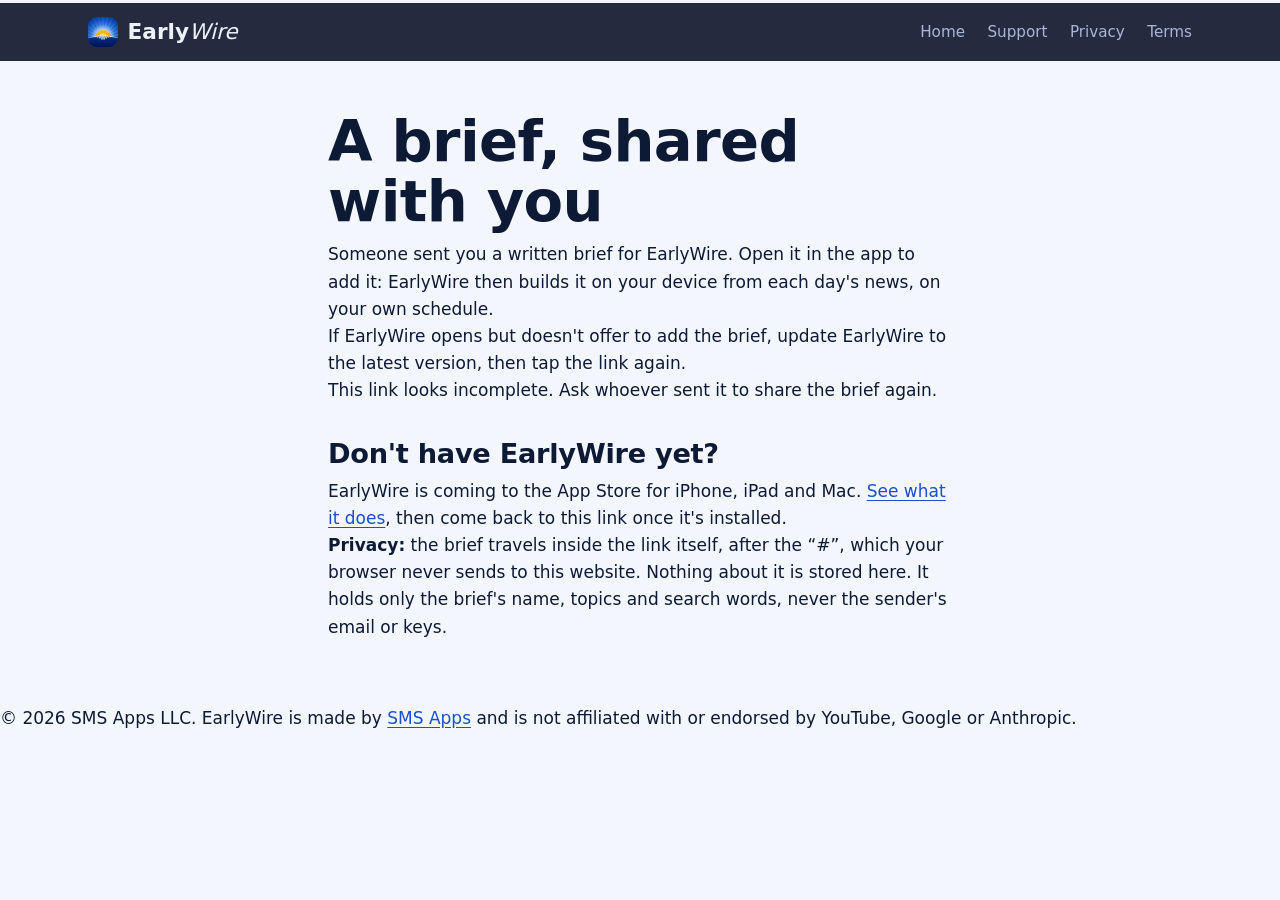
==== brief.html @ 3ea4932a "Shared-brief page; pricing: 7-day trial then one-time $4.99 Co-Authored-By: Claude Opus 5.5 <noreply" ====
<!doctype html>
<html lang="en">
<head>
<meta charset="utf-8">
<meta name="viewport" content="width=device-width, initial-scale=1, viewport-fit=cover">
<title>Shared Brief | EarlyWire</title>
<meta name="description" content="Someone shared an EarlyWire written brief with you. Open it in EarlyWire to add it.">
<meta name="robots" content="noindex">
<meta name="theme-color" content="#070f24">
<link rel="icon" type="image/png" href="favicon.png">
<link rel="apple-touch-icon" href="apple-touch-icon.png">
<link rel="stylesheet" href="style.css">
<style>
  .shared { background: rgba(255,255,255,.06); border: 1px solid rgba(255,255,255,.12); border-radius: 18px; padding: 1.2rem 1.4rem; margin: 1.4rem 0; }
  .shared h2 { margin: 0 0 .4rem; }
  .shared ul { margin: .4rem 0 0; padding-left: 1.2rem; }
  .shared li { margin: .25rem 0; }
  .shared .terms { opacity: .7; font-size: .92em; }
  .open { display: inline-block; margin: .6rem 0 1rem; }
</style>
</head>
<body>
<nav class="nav solid static simple" aria-label="Main">
  <div class="wrap">
    <a class="brand" href="./"><img src="apple-touch-icon.png" alt="" width="30" height="30"><span class="wm">Early<i>Wire</i></span></a>
    <ul><li><a href="./">Home</a></li><li><a href="support.html">Support</a></li><li><a href="privacy.html">Privacy</a></li><li><a href="terms.html">Terms</a></li></ul>
  </div>
</nav>
<main class="doc">
<h1><b>A brief, shared with you</b></h1>
<p>Someone sent you a written brief for EarlyWire. Open it in the app to add it: EarlyWire then builds it on your device from each day's news, on your own schedule.</p>

<div class="shared" id="preview" hidden>
  <h2 id="name"></h2>
  <ul id="items"></ul>
</div>

<p><a class="btn sun open" id="open" href="#">Open in EarlyWire</a></p>
<p class="terms">If EarlyWire opens but doesn't offer to add the brief, update EarlyWire to the latest version, then tap the link again.</p>
<p id="bad" hidden>This link looks incomplete. Ask whoever sent it to share the brief again.</p>

<h2><b>Don't have EarlyWire yet?</b></h2>
<p>EarlyWire is coming to the App Store for iPhone, iPad and Mac. <a href="./">See what it does</a>, then come back to this link once it's installed.</p>

<p class="terms"><b>Privacy:</b> the brief travels inside the link itself, after the “#”, which your browser never sends to this website. Nothing about it is stored here. It holds only the brief's name, topics and search words, never the sender's email or keys.</p>
</main>
<footer class="foot">
  <p>&copy; 2026 SMS Apps LLC. EarlyWire is made by <a href="https://sms-apps.com">SMS Apps</a> and is not affiliated with or endorsed by YouTube, Google or Anthropic.</p>
</footer>
<script>
(function () {
  var hash = location.hash.slice(1);
  var open = document.getElementById("open");
  if (!/^1\.[A-Za-z0-9_-]+$/.test(hash)) {
    open.hidden = true;
    document.getElementById("bad").hidden = false;
    return;
  }
  open.href = "earlywire://brief#" + hash;
  // Show the brief's name and topics, read here in the browser.
  try {
    var b64 = hash.slice(2).replace(/-/g, "+").replace(/_/g, "/");
    while (b64.length % 4) b64 += "=";
    var bytes = Uint8Array.from(atob(b64), function (c) { return c.charCodeAt(0); });
    var show = function (text) {
      var brief = JSON.parse(text);
      var name = document.getElementById("name");
      name.textContent = (brief.names && brief.names.brief) || "Shared brief";
      var list = document.getElementById("items");
      (brief.items || []).slice(0, 60).forEach(function (item) {
        var li = document.createElement("li");
        li.textContent = item.name;
        var terms = (item.terms || []).filter(function (t) { return t !== item.name; });
        if (terms.length) {
          var span = document.createElement("span");
          span.className = "terms";
          span.textContent = " · " + terms.join(", ");
          li.appendChild(span);
        }
        list.appendChild(li);
      });
      document.getElementById("preview").hidden = false;
    };
    if (window.DecompressionStream) {
      new Response(new Blob([bytes]).stream().pipeThrough(new DecompressionStream("deflate-raw"))).text()
        .then(show).catch(function () { try { show(new TextDecoder().decode(bytes)); } catch (e) {} });
    }
  } catch (e) { /* the preview is optional; the button still works */ }
})();
</script>
</body>
</html>
---- style.css ----
/* EarlyWire site. Concept: a news wire at dawn. The page runs from night to morning.
   No third-party fonts, scripts or requests, to match the app's privacy promise. */

:root {
  color-scheme: light dark;
  /* morning (page) */
  --bg: #f3f6fc;
  --bg-2: #e7edf9;
  --fg: #0d1a35;
  --muted: #55617c;
  --card: #ffffff;
  --line: #d6dded;
  --accent: #1c4ed0;
  --accent-ink: #ffffff;
  --sun: #ffb02e;
  --sun-deep: #f08a1c;
  /* the app's four colors */
  --sports: #c2410c;
  --news: #1d4ed8;
  --music: #6d28d9;
  --brief: #0f766e;
  /* night (hero, always dark) */
  --night: #070f24;
  --night-2: #0f2150;
  --night-fg: #eef2fb;
  --night-muted: #a9b6d6;
  --shadow: 0 1px 2px rgba(10, 21, 48, .06), 0 12px 32px rgba(10, 21, 48, .10);

  --display: "Avenir Next Condensed", "Roboto Condensed", "Arial Narrow", "Helvetica Neue", system-ui, sans-serif;
  --text: -apple-system, BlinkMacSystemFont, "SF Pro Text", "Segoe UI", system-ui, sans-serif;
  --mono: ui-monospace, "SF Mono", Menlo, Consolas, monospace;
  --gutter: clamp(1rem, 4vw, 2.5rem);
  --maxw: 74rem;
}
@media (prefers-color-scheme: dark) {
  :root:not([data-theme="light"]) {
    --bg: #070f22; --bg-2: #0b1630; --fg: #eef2fb; --muted: #9aa7c4; --card: #111e3d; --line: #22325b;
    --accent: #86a9ff; --accent-ink: #07122b; --shadow: 0 1px 2px rgba(0,0,0,.4), 0 14px 36px rgba(0,0,0,.45);
  }
}
:root[data-theme="dark"] {
  --bg: #070f22; --bg-2: #0b1630; --fg: #eef2fb; --muted: #9aa7c4; --card: #111e3d; --line: #22325b;
  --accent: #86a9ff; --accent-ink: #07122b; --shadow: 0 1px 2px rgba(0,0,0,.4), 0 14px 36px rgba(0,0,0,.45);
}

* { box-sizing: border-box; }
html { scroll-behavior: smooth; scroll-padding-top: 4.5rem; -webkit-text-size-adjust: 100%; }
@media (prefers-reduced-motion: reduce) { html { scroll-behavior: auto; } }
body { margin: 0; background: var(--bg); color: var(--fg); font: 1.0625rem/1.6 var(--text); }
img, video, svg { max-width: 100%; display: block; }
a { color: var(--accent); text-underline-offset: .18em; }
:focus-visible { outline: 3px solid var(--sun); outline-offset: 3px; border-radius: 6px; }
.skip { position: absolute; left: -999px; top: .5rem; background: var(--card); color: var(--fg); padding: .6rem 1rem; border-radius: 8px; z-index: 100; }
.skip:focus { left: .5rem; }

h1, h2, h3 { font-family: var(--display); font-weight: 700; line-height: 1.04; letter-spacing: -.01em; margin: 0; text-wrap: balance; }
h2 { font-size: clamp(2.1rem, 5.2vw, 3.6rem); }
h3 { font-size: 1.5rem; line-height: 1.15; }
p { margin: 0; text-wrap: pretty; }
.dateline { font: 600 .78rem/1.2 var(--mono); letter-spacing: .14em; text-transform: uppercase; color: var(--muted); }
.wrap { max-width: var(--maxw); margin-inline: auto; padding-inline: var(--gutter); }
section { padding-block: clamp(4rem, 9vw, 7.5rem); }
.lede { font-size: clamp(1.1rem, 2vw, 1.3rem); color: var(--muted); max-width: 38rem; }
.sec-head { display: grid; gap: .9rem; margin-bottom: clamp(2rem, 5vw, 3.5rem); }

/* progress wire along the top */
.progress { position: fixed; inset: 0 0 auto 0; height: 3px; z-index: 60; background: linear-gradient(90deg, var(--sun), var(--sun-deep)); transform-origin: 0 50%; transform: scaleX(var(--p, 0)); }
@supports (animation-timeline: scroll()) {
  .progress { transform: scaleX(0); animation: grow linear both; animation-timeline: scroll(root); }
  @keyframes grow { to { transform: scaleX(1); } }
}

/* navigation */
.nav { position: fixed; inset: 3px 0 auto 0; z-index: 50; transition: background .25s, box-shadow .25s; }
.nav.solid { background: color-mix(in srgb, var(--night) 88%, transparent); backdrop-filter: blur(14px); -webkit-backdrop-filter: blur(14px); box-shadow: 0 1px 0 rgba(255,255,255,.08); }
.nav .wrap { display: flex; align-items: center; justify-content: space-between; gap: 1rem; height: 3.6rem; }
.brand { display: flex; align-items: center; gap: .6rem; color: var(--night-fg); text-decoration: none; font: 700 1.35rem/1 var(--display); }
.brand img { width: 30px; height: 30px; border-radius: 9px; }
.brand .wm { white-space: nowrap; }
.brand i { font-style: italic; font-weight: 500; }
.nav ul { display: flex; gap: 1.4rem; list-style: none; margin: 0; padding: 0; }
.nav ul a { color: var(--night-muted); text-decoration: none; font-size: .95rem; }
.nav ul a:hover { color: var(--night-fg); }
.btn { display: inline-flex; align-items: center; gap: .5rem; padding: .8rem 1.35rem; border-radius: 999px; font-weight: 650; text-decoration: none; border: 0; cursor: pointer; font-size: 1rem; font-family: var(--text); }
.btn.sun { background: linear-gradient(180deg, var(--sun), var(--sun-deep)); color: #2a1500; box-shadow: 0 6px 22px rgba(255, 176, 46, .35); }
.btn.sun:hover { filter: brightness(1.06); }
.btn.ghost { background: rgba(255,255,255,.08); color: var(--night-fg); box-shadow: inset 0 0 0 1px rgba(255,255,255,.22); }
.btn.ghost:hover { background: rgba(255,255,255,.14); }
.btn.solid { background: var(--accent); color: var(--accent-ink); }
.btn.small { padding: .5rem 1rem; font-size: .9rem; white-space: nowrap; flex-shrink: 0; }
.btn { white-space: nowrap; }

.nav-right { display: flex; align-items: center; gap: .6rem; }
.menu-btn { display: none; width: 2.75rem; height: 2.75rem; border-radius: 12px; border: 1px solid rgba(255,255,255,.22); background: rgba(255,255,255,.08); cursor: pointer; padding: 0; place-content: center; gap: 5px; }
.menu-btn span { display: block; width: 1.25rem; height: 2px; border-radius: 2px; background: var(--night-fg); transition: transform .25s, opacity .2s; }
.nav.open .menu-btn span:nth-child(1) { transform: translateY(7px) rotate(45deg); }
.nav.open .menu-btn span:nth-child(2) { opacity: 0; }
.nav.open .menu-btn span:nth-child(3) { transform: translateY(-7px) rotate(-45deg); }
.menu-cta { display: none; }
.nav ul a { white-space: nowrap; }
.nav .wrap { flex-wrap: nowrap; }
.brand { flex-shrink: 0; }
/* Eight links and a button need about 1100px. Below that the links move into the hamburger menu,
   so they never wrap or collide. */
@media (max-width: 1100px) {
  .menu-btn { display: grid; }
  .nav ul { display: none; position: absolute; top: 100%; left: 0; right: 0; flex-direction: column; gap: 0; padding: .4rem var(--gutter) 1.2rem; background: color-mix(in srgb, var(--night) 96%, transparent); backdrop-filter: blur(16px); -webkit-backdrop-filter: blur(16px); box-shadow: 0 18px 30px rgba(0, 0, 0, .35); max-height: calc(100vh - 4rem); overflow-y: auto; }
  .nav.open ul { display: flex; }
  .nav.open { background: color-mix(in srgb, var(--night) 96%, transparent); }
  .nav ul li a:not(.btn) { display: block; padding: .95rem .2rem; font-size: 1.1rem; color: var(--night-fg); border-bottom: 1px solid rgba(255,255,255,.1); }
  /* legal pages: three links stay visible instead of a menu */
  .nav.simple ul { display: flex; position: static; flex-direction: row; gap: 1rem; padding: 0; background: none; box-shadow: none; backdrop-filter: none; }
  .nav.simple ul li a:not(.btn) { padding: 0; border: 0; font-size: .95rem; color: var(--night-muted); }
}
/* On a phone there is no room for the button beside the menu button, so it joins the menu. */
@media (max-width: 520px) {
  .nav-cta { display: none; }
  .nav.simple ul li:first-child { display: none; } /* the logo already goes home */
  .nav.simple ul { gap: .9rem; }
  .nav:not(.simple) .menu-cta { display: block; margin-top: 1rem; }
  .menu-cta .btn { width: 100%; justify-content: center; }
}

/* ---------- hero ---------- */
.hero { position: relative; overflow: hidden; color: var(--night-fg); padding-block: 8.5rem 0; isolation: isolate;
  background:
    radial-gradient(60rem 28rem at 72% 96%, rgba(255, 176, 46, .55), transparent 62%),
    radial-gradient(40rem 22rem at 20% 100%, rgba(240, 138, 28, .25), transparent 65%),
    linear-gradient(180deg, var(--night) 0%, var(--night-2) 58%, #31508f 100%); }
.stars { position: absolute; inset: 0; z-index: -1; opacity: .8; pointer-events: none; }
.hero .wrap { display: grid; grid-template-columns: 1.05fr .95fr; gap: clamp(1.5rem, 5vw, 4rem); align-items: end; }
.hero-copy { padding-bottom: clamp(3rem, 8vw, 6rem); display: grid; gap: 1.5rem; align-self: center; }
.hero h1 { font-size: clamp(3.2rem, 7.4vw, 6.2rem); line-height: .95; letter-spacing: -.02em; }
.hero h1 em { font-style: normal; background: linear-gradient(180deg, #ffd98a, var(--sun-deep)); -webkit-background-clip: text; background-clip: text; color: transparent; }
.hero .dateline { color: var(--night-muted); }
.hero .lede { color: var(--night-muted); }
.cta-row { display: flex; flex-wrap: wrap; gap: .8rem; align-items: center; }
.platforms { display: flex; flex-wrap: wrap; gap: .5rem 1.2rem; color: var(--night-muted); font-size: .92rem; }
.hero-phone { justify-self: center; width: min(100%, 22rem); margin-bottom: -4.5rem; position: relative; z-index: 2; }
.wire { position: absolute; left: 0; right: 0; bottom: 0; height: 120px; z-index: 1; opacity: .9; }
.wire path { fill: none; stroke: rgba(255, 226, 160, .9); stroke-width: 2; stroke-linecap: round; stroke-dasharray: 2400; stroke-dashoffset: 2400; animation: draw 3.4s .4s ease-out forwards; }
.wire path + path { stroke: rgba(255,255,255,.35); stroke-width: 1.2; animation-delay: .7s; }
@keyframes draw { to { stroke-dashoffset: 0; } }
@media (prefers-reduced-motion: reduce) { .wire path { animation: none; stroke-dashoffset: 0; } }
@media (max-width: 860px) {
  .hero .wrap { grid-template-columns: 1fr; }
  .hero-phone { width: min(78%, 19rem); margin-bottom: -3rem; }
}

/* phone frame (CSS only; the screens are the app's own) */
.phone { position: relative; aspect-ratio: 440 / 956; padding: 2.6%; border-radius: 15% / 6.9%;
  background: linear-gradient(150deg, #3a4668, #0b1022 55%, #2a3454); box-shadow: 0 30px 60px rgba(2, 8, 28, .45), 0 0 0 1px rgba(255,255,255,.12) inset; }
.phone::after { content: ""; position: absolute; top: 3.3%; left: 50%; width: 27%; height: 2.7%; transform: translateX(-50%); background: #000; border-radius: 99px; z-index: 3; }
.phone .screen { position: relative; width: 100%; height: 100%; border-radius: 12.6% / 5.8%; overflow: hidden; background: #f5f4f1; }
.phone .screen > img, .phone .screen > video { width: 100%; height: 100%; object-fit: cover; }
.phone .screen > img.abs { position: absolute; inset: 0; }

/* ---------- while you sleep ---------- */
.sleep { background: linear-gradient(180deg, #31508f 0, #31508f 26rem, var(--bg-2) 52rem, var(--bg) 100%); }
.sleep .sec-head h2 { color: #fff; }
.sleep .sec-head .lede { color: rgba(255,255,255,.82); }
.sleep .sec-head .dateline { color: rgba(255,255,255,.7); }
.sky-card { --t: 0; position: relative; border-radius: 28px; overflow: hidden; color: #fff; padding: clamp(1.2rem, 4vw, 2.6rem); min-height: 28rem; box-shadow: var(--shadow); isolation: isolate;
  display: grid; grid-template-columns: 1fr 1fr; gap: 2rem; align-items: center; }
.sky { position: absolute; inset: 0; z-index: -2; transition: background .12s linear; }
.sky-stars { position: absolute; inset: 0; z-index: -1; opacity: calc(1 - var(--t) * 1.5); }
.orb { position: absolute; z-index: -1; left: 62%; width: 7rem; aspect-ratio: 1; border-radius: 50%; bottom: calc(-4rem + var(--t) * 15rem); background: radial-gradient(circle, #fff2c4, #ffb02e 55%, transparent 72%); filter: blur(1px); opacity: calc(.15 + var(--t) * .9); }
.clock { font: 700 clamp(4rem, 12vw, 7.5rem)/0.9 var(--display); letter-spacing: -.02em; font-variant-numeric: tabular-nums; }
.clock small { font-size: .35em; margin-left: .2em; letter-spacing: .06em; }
.slider-wrap { margin-top: 1.4rem; display: grid; gap: .5rem; max-width: 26rem; }
.slider-wrap label { font: 600 .78rem/1.2 var(--mono); letter-spacing: .14em; text-transform: uppercase; opacity: .85; }
input[type=range] { width: 100%; accent-color: var(--sun); height: 2rem; }
.log { list-style: none; margin: 0; padding: 0; display: grid; gap: .65rem; }
.log li { display: grid; grid-template-columns: 4.6rem 1fr; gap: .8rem; align-items: start; padding: .8rem 1rem; border-radius: 16px; background: rgba(255,255,255,.1); border: 1px solid rgba(255,255,255,.16); opacity: .35; transform: translateY(4px); transition: opacity .35s, transform .35s, background .35s; backdrop-filter: blur(6px); }
.log li.on { opacity: 1; transform: none; background: rgba(255,255,255,.18); }
.log time { font: 600 .85rem/1.5 var(--mono); color: #ffe3a6; }
.log b { display: block; font-weight: 650; }
.log span { font-size: .95rem; opacity: .86; }
.honest { margin-top: 1.2rem; font-size: .92rem; color: var(--muted); max-width: 46rem; }
@media (max-width: 820px) { .sky-card { grid-template-columns: 1fr; } }

/* ---------- compose your morning ---------- */
.compose { background: var(--bg); }
.compose-grid { display: grid; grid-template-columns: 1.05fr .95fr; gap: clamp(1.5rem, 5vw, 4rem); align-items: start; }
.chips { display: flex; flex-wrap: wrap; gap: .6rem; margin-top: 1.6rem; }
.chip { --c: var(--accent); font: 600 .95rem/1 var(--text); display: inline-flex; align-items: center; gap: .5rem; padding: .75rem 1.05rem; border-radius: 999px; background: var(--card); color: var(--fg); border: 1.5px solid var(--line); cursor: pointer; transition: background .2s, color .2s, border-color .2s, transform .2s; }
.chip:hover { transform: translateY(-1px); }
.chip[aria-pressed="true"] { background: var(--c); border-color: var(--c); color: #fff; }
.chip .dot { width: .6rem; height: .6rem; border-radius: 50%; background: var(--c); }
.chip[aria-pressed="true"] .dot { background: #fff; }
.chip.s { --c: var(--sports); } .chip.n { --c: var(--news); } .chip.m { --c: var(--music); } .chip.b { --c: var(--brief); }
.today { background: var(--card); border: 1px solid var(--line); border-radius: 28px; padding: 1.4rem; box-shadow: var(--shadow); display: grid; gap: .9rem; }
.today h3 { font-size: 1.9rem; }
.today .meta { color: var(--muted); font-size: .95rem; }
.tcard { border-radius: 18px; padding: 1rem 1.1rem; background: var(--bg); border: 1px solid var(--line); display: none; }
.tcard.on { display: block; animation: pop .35s ease-out; }
@keyframes pop { from { opacity: 0; transform: translateY(8px) scale(.98); } }
.tcard header { display: flex; align-items: center; gap: .6rem; margin-bottom: .5rem; }
.tcard .badge { width: 1.7rem; height: 1.7rem; border-radius: 50%; display: grid; place-items: center; color: #fff; font-size: .8rem; }
.tcard h4 { margin: 0; font-size: 1.05rem; flex: 1; }
.tcard header span { color: var(--muted); font-size: .85rem; }
.tcard ol { margin: 0; padding-left: 1.4rem; display: grid; gap: .25rem; font-size: .95rem; }
.tcard.s .badge { background: var(--sports); } .tcard.n .badge { background: var(--news); } .tcard.m .badge { background: var(--music); } .tcard.b .badge { background: var(--brief); }
.tcard.s ol::marker, .tcard.s li::marker { color: var(--sports); font-weight: 700; }
.tcard small { color: var(--muted); }
.empty { color: var(--muted); padding: 1.2rem; text-align: center; border: 1.5px dashed var(--line); border-radius: 18px; }
.total { display: flex; justify-content: space-between; font: 600 .85rem/1 var(--mono); letter-spacing: .08em; text-transform: uppercase; color: var(--muted); padding-top: .4rem; }
.fine { font-size: .85rem; color: var(--muted); }
@media (max-width: 860px) { .compose-grid { grid-template-columns: 1fr; } }

/* ---------- pillars (sticky phone) ---------- */
.pillars { background: var(--bg-2); }
.pillars-grid { display: grid; grid-template-columns: 1fr minmax(16rem, 22rem); gap: clamp(2rem, 6vw, 6rem); align-items: start; }
.steps { display: grid; }
.step { min-height: 72vh; display: grid; align-content: center; gap: 1rem; padding-block: 2rem; opacity: .42; transition: opacity .4s; }
.step.active { opacity: 1; }
.step .kick { display: inline-flex; align-items: center; gap: .6rem; }
.step .num { width: 2.2rem; height: 2.2rem; border-radius: 50%; display: grid; place-items: center; color: #fff; font: 700 1rem var(--mono); }
.step p { color: var(--muted); max-width: 31rem; }
.step ul { margin: .2rem 0 0; padding-left: 1.2rem; color: var(--muted); display: grid; gap: .3rem; max-width: 31rem; }
.step .inline-phone { display: none; }
.stage { position: sticky; top: 5.5rem; align-self: start; }
.stage .phone { width: 100%; }
.stage .screen img { position: absolute; inset: 0; opacity: 0; transition: opacity .5s; }
.stage .screen img.on { opacity: 1; }
@media (max-width: 900px) {
  .pillars-grid { grid-template-columns: 1fr; }
  .stage { display: none; }
  .step { min-height: 0; opacity: 1; padding-block: 2.5rem; }
  .step .inline-phone { display: block; width: min(74%, 17rem); margin: 1rem auto 0; }
}
.c-s { background: var(--sports); } .c-n { background: var(--news); } .c-m { background: var(--music); } .c-b { background: var(--brief); } .c-a { background: #3d4a6b; }

/* ---------- video theatre ---------- */
.theatre { background: var(--night); color: var(--night-fg); }
.theatre h2 { color: #fff; }
.theatre .lede, .theatre .dateline { color: var(--night-muted); }
.theatre-grid { display: grid; grid-template-columns: minmax(15rem, 21rem) 1fr; gap: clamp(1.5rem, 5vw, 4rem); align-items: center; }
.tabs { display: grid; gap: .7rem; }
.tab { text-align: left; display: grid; grid-template-columns: 2.6rem 1fr; gap: .9rem; align-items: center; padding: 1rem 1.1rem; border-radius: 18px; border: 1px solid rgba(255,255,255,.14); background: rgba(255,255,255,.04); color: inherit; cursor: pointer; font: inherit; transition: background .2s, border-color .2s; }
.tab:hover { background: rgba(255,255,255,.09); }
.tab[aria-selected="true"] { background: rgba(255, 176, 46, .14); border-color: var(--sun); }
.tab .n { width: 2.6rem; height: 2.6rem; border-radius: 50%; display: grid; place-items: center; font: 700 .95rem var(--mono); background: rgba(255,255,255,.1); }
.tab[aria-selected="true"] .n { background: var(--sun); color: #2a1500; }
.tab b { display: block; font-weight: 650; }
.tab span { font-size: .9rem; color: var(--night-muted); }
.player { display: grid; gap: 1rem; justify-items: center; }
.player .phone { width: min(100%, 20rem); }
.player figcaption { max-width: 36rem; text-align: center; color: var(--night-muted); }
.player figcaption strong { color: #fff; display: block; font: 700 1.5rem/1.1 var(--display); margin-bottom: .3rem; }
.player .dur { font: 600 .78rem var(--mono); letter-spacing: .12em; color: var(--sun); text-transform: uppercase; }
@media (max-width: 860px) { .theatre-grid { grid-template-columns: 1fr; } .tabs { grid-auto-flow: column; grid-auto-columns: 78%; overflow-x: auto; scroll-snap-type: x mandatory; padding-bottom: .5rem; } .tab { scroll-snap-align: start; } }

/* ---------- use cases ---------- */
.cases { background: var(--bg); }
.case-grid { display: grid; grid-template-columns: repeat(auto-fill, minmax(20rem, 1fr)); gap: 1.2rem; }
.case { background: var(--card); border: 1px solid var(--line); border-radius: 24px; padding: 1.5rem; display: grid; gap: .9rem; align-content: start; box-shadow: var(--shadow); position: relative; overflow: hidden; }
.case::before { content: ""; position: absolute; inset: 0 0 auto 0; height: 5px; background: var(--c, var(--accent)); }
.case .who { font: 600 .78rem/1.2 var(--mono); letter-spacing: .12em; text-transform: uppercase; color: var(--c, var(--accent)); }
.case h3 { font-size: 1.6rem; }
.case p { color: var(--muted); font-size: 1rem; }
.case .morning { display: grid; gap: .45rem; font-size: .95rem; padding: .9rem 1rem; border-radius: 16px; background: var(--bg); border: 1px solid var(--line); }
.case .morning div { display: grid; grid-template-columns: 4.4rem 1fr; gap: .6rem; }
.case .morning time { font: 600 .8rem/1.6 var(--mono); color: var(--muted); }
.tags { display: flex; flex-wrap: wrap; gap: .4rem; }
.tags span { font-size: .8rem; padding: .25rem .6rem; border-radius: 99px; background: color-mix(in srgb, var(--c, var(--accent)) 12%, transparent); color: var(--c, var(--accent)); font-weight: 600; }
.note { margin-top: 1.5rem; font-size: .9rem; color: var(--muted); }

/* ---------- devices ---------- */
.devices { background: var(--bg-2); }
.seg { display: inline-flex; padding: .25rem; border-radius: 99px; background: var(--card); border: 1px solid var(--line); gap: .2rem; margin-bottom: 1.8rem; }
.seg button { border: 0; background: transparent; color: var(--muted); font: 650 .95rem var(--text); padding: .55rem 1.2rem; border-radius: 99px; cursor: pointer; }
.seg button[aria-selected="true"] { background: var(--accent); color: var(--accent-ink); }
.shots { display: flex; gap: 1.2rem; overflow-x: auto; scroll-snap-type: x mandatory; padding: .5rem var(--gutter) 1.5rem; margin-inline: calc(var(--gutter) * -1); scrollbar-width: thin; }
.shot { flex: 0 0 auto; scroll-snap-align: center; display: grid; gap: .7rem; }
.shot figcaption { font-size: .92rem; color: var(--muted); text-align: center; }
.shot .phone { width: 15rem; }
.shot .tablet { width: min(26rem, 78vw); aspect-ratio: 3 / 4; border-radius: 22px; padding: 10px; background: linear-gradient(150deg, #3a4668, #0b1022 55%, #2a3454); box-shadow: 0 24px 50px rgba(2,8,28,.3); }
.shot .tablet img { width: 100%; height: 100%; object-fit: cover; border-radius: 14px; }
.shot .laptop { width: min(42rem, 86vw); aspect-ratio: 16 / 10; border-radius: 14px; padding: 7px; background: #1b2236; box-shadow: 0 24px 50px rgba(2,8,28,.3); }
.shot .laptop img { width: 100%; height: 100%; object-fit: cover; border-radius: 8px; }
[hidden] { display: none !important; }

/* ---------- privacy ---------- */
.privacy { background: var(--bg); }
.priv-grid { display: grid; grid-template-columns: 1.1fr .9fr; gap: clamp(1.5rem, 5vw, 4rem); align-items: center; }
.flow { background: var(--card); border: 1px solid var(--line); border-radius: 28px; padding: 1.4rem; box-shadow: var(--shadow); }
.flow svg { width: 100%; height: auto; }
.flow text { font-family: var(--text); fill: var(--fg); }
.flow .mut { fill: var(--muted); }
.flow .node { fill: var(--bg); stroke: var(--line); stroke-width: 1.5; }
.flow .you { fill: var(--accent); }
.flow .line { stroke: var(--muted); stroke-width: 1.6; fill: none; }
.flow .opt { stroke-dasharray: 5 5; }
.flow .none { stroke: #d33; stroke-dasharray: 3 5; }
.table-wrap { overflow-x: auto; margin-top: 2rem; border: 1px solid var(--line); border-radius: 20px; background: var(--card); }
table { border-collapse: collapse; width: 100%; min-width: 34rem; font-size: .98rem; }
th, td { padding: .85rem 1.1rem; text-align: left; border-bottom: 1px solid var(--line); }
tr:last-child td { border-bottom: 0; }
th { font: 600 .78rem/1.2 var(--mono); letter-spacing: .1em; text-transform: uppercase; color: var(--muted); background: var(--bg); }
td.y { color: var(--brief); font-weight: 650; } td.n { color: var(--muted); }
.checks { list-style: none; padding: 0; margin: 1.4rem 0 0; display: grid; gap: .8rem; }
.checks li { display: grid; grid-template-columns: 1.8rem 1fr; gap: .7rem; }
.checks li::before { content: "✓"; width: 1.6rem; height: 1.6rem; border-radius: 50%; background: var(--brief); color: #fff; display: grid; place-items: center; font-size: .85rem; font-weight: 700; }
.checks b { font-weight: 650; }
.checks span { color: var(--muted); display: block; font-size: .95rem; }
@media (max-width: 860px) { .priv-grid { grid-template-columns: 1fr; } }

/* ---------- voices ---------- */
.voices { background: var(--bg-2); }
.quotes { display: grid; grid-template-columns: repeat(auto-fill, minmax(18rem, 1fr)); gap: 1.2rem; }
blockquote.q { margin: 0; background: var(--card); border: 1px solid var(--line); border-radius: 22px; padding: 1.4rem; display: grid; gap: .9rem; box-shadow: var(--shadow); }
blockquote.q p { font-size: 1.15rem; line-height: 1.45; color: var(--fg); }
blockquote.q footer { color: var(--muted); font-size: .9rem; padding: 0; text-align: left; }
.invite { grid-column: 1 / -1; background: var(--card); border: 1.5px dashed var(--line); border-radius: 24px; padding: clamp(1.4rem, 4vw, 2.4rem); display: grid; gap: 1rem; justify-items: start; }
.invite h3 { font-size: 1.9rem; }
.invite p { color: var(--muted); max-width: 40rem; }

/* ---------- faq ---------- */
.faq { background: var(--bg); }
.faq-list { max-width: 50rem; display: grid; gap: .7rem; }
details { background: var(--card); border: 1px solid var(--line); border-radius: 18px; padding: 0 1.2rem; }
details[open] { box-shadow: var(--shadow); }
summary { cursor: pointer; list-style: none; padding: 1.1rem 0; font-weight: 650; display: flex; justify-content: space-between; gap: 1rem; }
summary::-webkit-details-marker { display: none; }
summary::after { content: "+"; font: 400 1.5rem/1 var(--text); color: var(--accent); transition: transform .2s; }
details[open] summary::after { transform: rotate(45deg); }
details p { color: var(--muted); padding-bottom: 1.2rem; }

/* ---------- final call ---------- */
.final { position: relative; overflow: hidden; color: var(--night-fg); text-align: center; isolation: isolate; padding-block: clamp(5rem, 12vw, 9rem);
  background: radial-gradient(48rem 24rem at 50% 105%, rgba(255,176,46,.65), transparent 65%), linear-gradient(180deg, #31508f, var(--night-2) 40%, var(--night)); }
.final .wrap { display: grid; gap: 1.4rem; justify-items: center; }
.final img { width: 96px; height: 96px; border-radius: 26%; box-shadow: 0 14px 40px rgba(0,0,0,.4); }
.final h2 { font-size: clamp(2.6rem, 8vw, 5.4rem); color: #fff; max-width: 14ch; }
.final p { color: var(--night-muted); max-width: 34rem; }
/* More from SMS Apps: the sister app's picture card, in its own dusk sky. */
.studio { background: var(--night); color: var(--night-fg); padding-block: clamp(3.5rem, 8vw, 6rem); border-top: 1px solid rgba(255,255,255,.08); }
.studio .dateline { color: var(--sun); margin-bottom: 1.2rem; }
.studio-card { display: grid; grid-template-columns: 1.15fr 1fr; overflow: hidden; border-radius: 24px; color: var(--night-fg); text-decoration: none;
  background: #111b3a; border: 1px solid rgba(255,255,255,.1); transition: transform .25s ease, box-shadow .25s ease; }
.studio-card:hover { transform: translateY(-4px); box-shadow: 0 24px 50px rgba(0,0,0,.45); text-decoration: none; }
.studio-card .art { position: relative; min-height: 260px; overflow: hidden;
  background: linear-gradient(180deg, #232a5c 0%, #4b4f9a 34%, #9a77ad 62%, #e3a08c 84%, #f8bb6c 100%); }
.studio-card .art::after { content: ""; position: absolute; left: 0; right: 0; bottom: -1px; height: 34%; pointer-events: none;
  background: url("data:image/svg+xml,%3Csvg xmlns='http://www.w3.org/2000/svg' viewBox='0 0 600 120' preserveAspectRatio='none'%3E%3Cpath fill='%23ffffff' fill-opacity='.18' d='M0 70 L60 40 L110 62 L180 18 L240 58 L300 34 L360 66 L430 24 L500 60 L560 38 L600 56 V120 H0Z'/%3E%3Cpath fill='%23000' fill-opacity='.22' d='M0 98 L80 72 L150 92 L230 64 L320 100 L400 78 L480 102 L550 84 L600 96 V120 H0Z'/%3E%3C/svg%3E") bottom / 100% 100% no-repeat; }
.studio-card .dsun { position: absolute; left: 50%; bottom: 10%; width: 44%; aspect-ratio: 1; border-radius: 50%; transform: translateX(-50%);
  background: radial-gradient(circle, #fff6d6 0%, #ffd27a 36%, #ffae48 58%, rgba(255,150,60,0) 71%); }
.studio-card .window { position: absolute; z-index: 1; left: 7%; top: 12%; width: 92%; filter: drop-shadow(0 18px 30px rgba(10,8,40,.45)); transition: transform .35s ease; }
.studio-card:hover .window { transform: translateY(-6px); }
.studio-card .body { padding: clamp(1.4rem, 3vw, 2.2rem); }
.studio-card .icon { width: 64px; height: 64px; margin-bottom: .8rem; filter: drop-shadow(0 8px 16px rgba(0,0,0,.35)); }
.studio-card h3 { font-size: 1.6rem; margin: 0 0 .3rem; color: #fff; }
.studio-card .tag { font-weight: 600; margin: 0 0 .5rem; color: #fff; }
.studio-card p { color: var(--night-muted); margin: 0 0 .9rem; }
.studio-card .chips { display: flex; flex-wrap: wrap; gap: 6px; list-style: none; margin: 0 0 1rem; padding: 0; }
.studio-card .chips li { font-size: .78rem; font-weight: 600; padding: 4px 10px; border-radius: 999px; border: 1px solid rgba(255,255,255,.16); color: var(--night-muted); }
.studio-card .more { font-weight: 650; color: #ffb43c; }
.studio-all { margin-top: 1.2rem; text-align: center; }
.studio-all a { color: var(--night-fg); }
@media (max-width: 760px) { .studio-card { grid-template-columns: 1fr; } .studio-card .art { min-height: 0; aspect-ratio: 16 / 10; } }
@media (prefers-reduced-motion: reduce) { .studio-card, .studio-card .window { transition: none; } .studio-card:hover, .studio-card:hover .window { transform: none; } }
footer.site { background: var(--night); color: var(--night-muted); padding: 2.2rem var(--gutter) 3rem; text-align: center; font-size: .92rem; display: grid; gap: .6rem; }
footer.site a { color: var(--night-fg); margin: 0 .7rem; }

/* ---------- reveal ---------- */
.js .reveal { opacity: 0; transform: translateY(18px); transition: opacity .7s ease, transform .7s ease; }
.js .reveal.in { opacity: 1; transform: none; }
@media (prefers-reduced-motion: reduce) { .js .reveal { opacity: 1; transform: none; transition: none; } .tcard.on { animation: none; } }

/* ---------- legal pages ---------- */
.doc { max-width: 44rem; margin: 0 auto; padding: 7rem var(--gutter) 4rem; }
.doc h1 { font-size: clamp(2.4rem, 7vw, 3.6rem); margin-bottom: .6rem; }
.doc h2 { font-size: 1.7rem; margin: 2.2rem 0 .6rem; }
.doc p, .doc li { color: var(--fg); }
.doc ul { padding-left: 1.2rem; display: grid; gap: .5rem; }
.doc .updated { color: var(--muted); }
.nav.solid.static { position: absolute; }
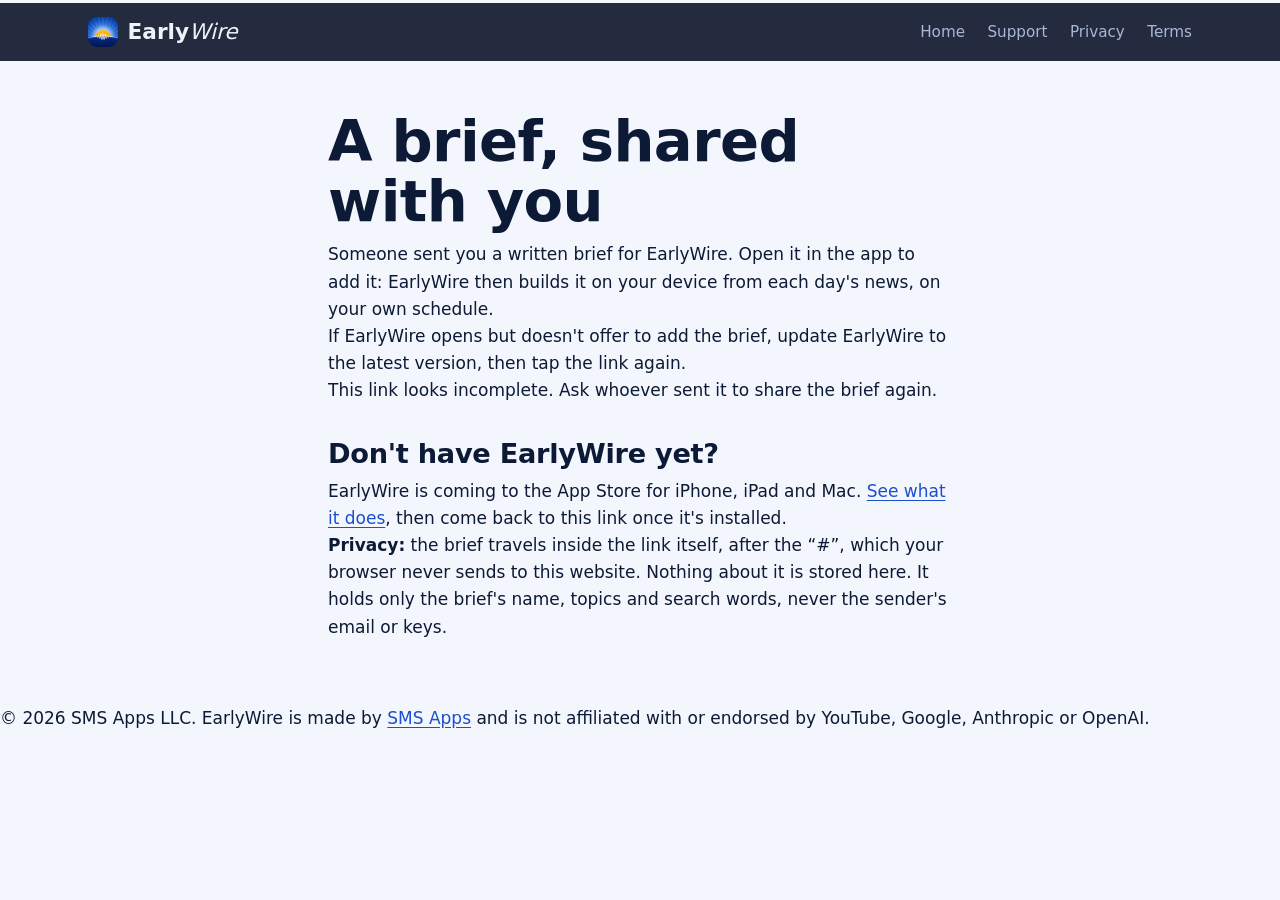
==== commit 0047f7ee: "AI: Claude, ChatGPT or Gemini with your own key; privacy, terms and support updated Co-Authored-By: " ====
--- a/brief.html
+++ b/brief.html
@@ -45,9 +45,11 @@
 <p class="terms"><b>Privacy:</b> the brief travels inside the link itself, after the “#”, which your browser never sends to this website. Nothing about it is stored here. It holds only the brief's name, topics and search words, never the sender's email or keys.</p>
 </main>
 <footer class="foot">
-  <p>&copy; 2026 SMS Apps LLC. EarlyWire is made by <a href="https://sms-apps.com">SMS Apps</a> and is not affiliated with or endorsed by YouTube, Google or Anthropic.</p>
+  <p>&copy; 2026 SMS Apps LLC. EarlyWire is made by <a href="https://sms-apps.com">SMS Apps</a> and is not affiliated with or endorsed by YouTube, Google, Anthropic or OpenAI.</p>
 </footer>
 <script>
+// A new link opened in the same tab only changes the "#" part, which doesn't reload the page.
+window.addEventListener("hashchange", function () { location.reload(); });
 (function () {
   var hash = location.hash.slice(1);
   var open = document.getElementById("open");
